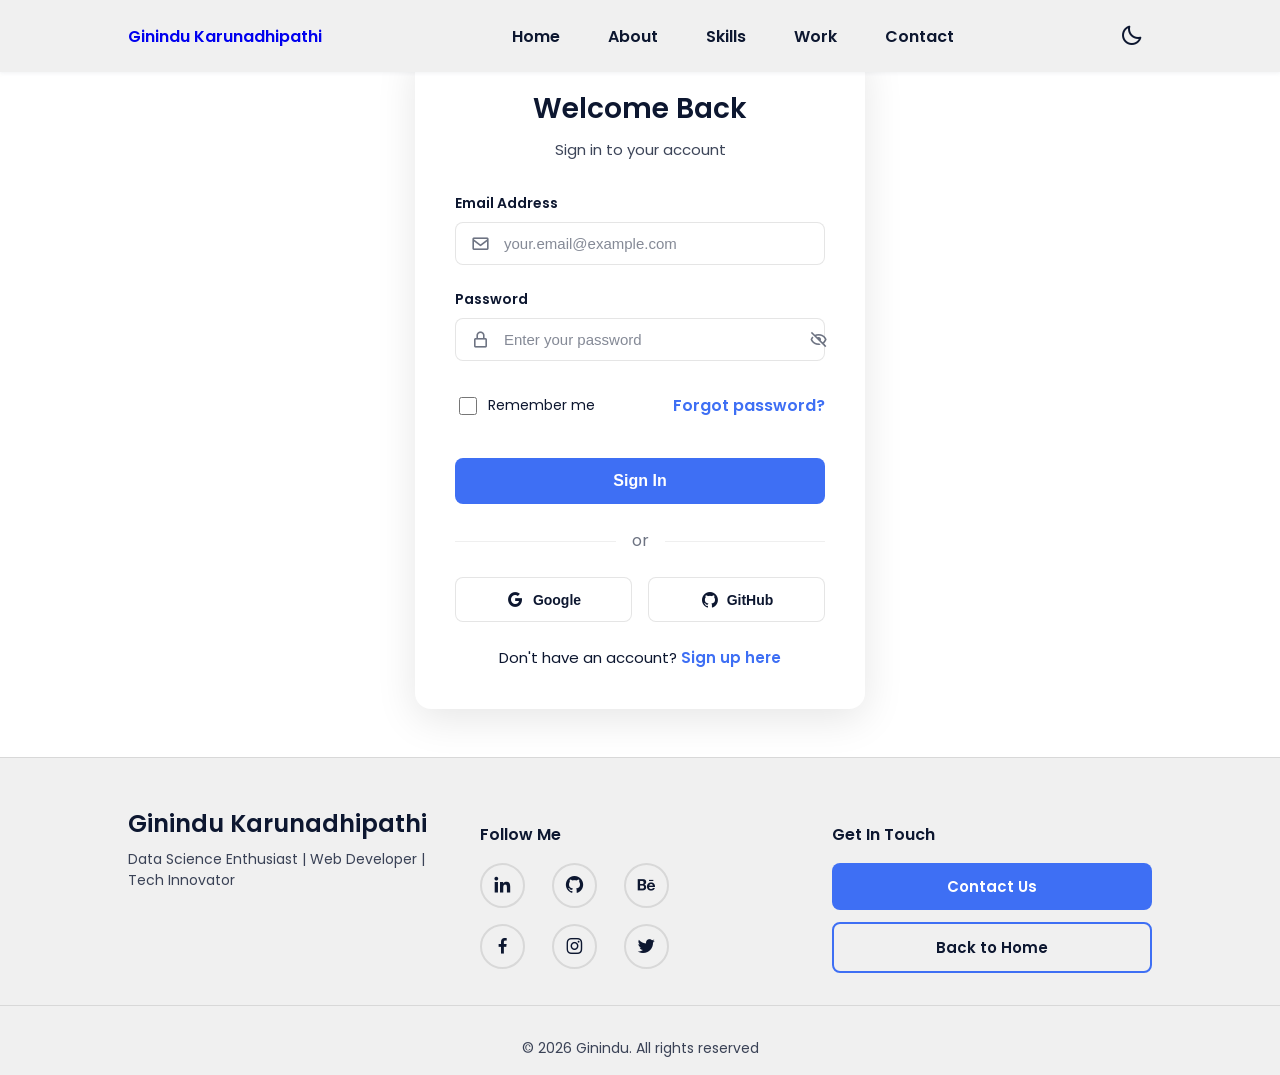
==== login.html @ 0c230a74 "Add auth pages, styles, and theme/search UI Add login and signup pages with corresponding auth CSS a" ====
<!DOCTYPE html>
<html lang="en">
    <head>
        <meta charset="UTF-8">
        <meta name="viewport" content="width=device-width, initial-scale=1.0">

        <link rel="stylesheet" href="assets/css/styles.css">
        <link rel="stylesheet" href="assets/css/auth.css">

        <!-- =====BOX ICONS===== -->
        <link href='https://cdn.jsdelivr.net/npm/boxicons@2.0.5/css/boxicons.min.css' rel='stylesheet'>

        <title>Login - Portfolio</title>
    </head>
    <body>
        <!--===== HEADER =====-->
        <header class="l-header">
            <nav class="nav bd-grid">
                <div class="nav__logo-container">
                    <a href="index.html" class="nav__logo">Ginindu Karunadhipathi</a>
                </div>

                <div class="nav__menu" id="nav-menu">
                    <ul class="nav__list">
                        <li class="nav__item"><a href="index.html#home" class="nav__link">Home</a></li>
                        <li class="nav__item"><a href="index.html#about" class="nav__link">About</a></li>
                        <li class="nav__item"><a href="index.html#skills" class="nav__link">Skills</a></li>
                        <li class="nav__item"><a href="index.html#work" class="nav__link">Work</a></li>
                        <li class="nav__item"><a href="index.html#contact" class="nav__link">Contact</a></li>
                    </ul>
                </div>

                <div class="nav__right">
                    <div class="nav__theme">
                        <button class="theme-toggle" id="theme-toggle" aria-label="Toggle theme">
                            <i class='bx bx-moon theme-icon' id="theme-icon"></i>
                        </button>
                    </div>
                </div>

                <div class="nav__toggle" id="nav-toggle">
                    <i class='bx bx-menu'></i>
                </div>
            </nav>
        </header>

        <main class="auth-main">
            <div class="auth__container">
                <div class="auth__card">
                    <div class="auth__header">
                        <h1 class="auth__title">Welcome Back</h1>
                        <p class="auth__subtitle">Sign in to your account</p>
                    </div>

                    <form class="auth__form" id="login-form">
                        <div class="form-group">
                            <label for="email" class="form__label">Email Address</label>
                            <div class="form__input-group">
                                <i class='bx bx-envelope form__icon'></i>
                                <input 
                                    type="email" 
                                    id="email" 
                                    class="form__input" 
                                    placeholder="your.email@example.com"
                                    required
                                >
                            </div>
                        </div>

                        <div class="form-group">
                            <label for="password" class="form__label">Password</label>
                            <div class="form__input-group">
                                <i class='bx bx-lock-alt form__icon'></i>
                                <input 
                                    type="password" 
                                    id="password" 
                                    class="form__input" 
                                    placeholder="Enter your password"
                                    required
                                >
                                <button type="button" class="password-toggle" id="password-toggle">
                                    <i class='bx bx-hide form__icon'></i>
                                </button>
                            </div>
                        </div>

                        <div class="form-group form-group--row">
                            <label class="form__checkbox">
                                <input type="checkbox" class="form__checkbox-input">
                                <span class="form__checkbox-label">Remember me</span>
                            </label>
                            <a href="#" class="form__link">Forgot password?</a>
                        </div>

                        <button type="submit" class="button auth__button">Sign In</button>
                    </form>

                    <div class="auth__divider">
                        <span>or</span>
                    </div>

                    <div class="auth__social">
                        <button type="button" class="social-button" title="Login with Google">
                            <i class='bx bxl-google'></i>
                            <span>Google</span>
                        </button>
                        <button type="button" class="social-button" title="Login with GitHub">
                            <i class='bx bxl-github'></i>
                            <span>GitHub</span>
                        </button>
                    </div>

                    <div class="auth__footer">
                        <p>Don't have an account? <a href="signup.html" class="form__link">Sign up here</a></p>
                    </div>
                </div>
            </div>
        </main>

        <!--===== FOOTER =====-->
        <footer class="footer">
            <div class="footer__container bd-grid">
                <div class="footer__content">
                    <p class="footer__title">Ginindu Karunadhipathi</p>
                    <p class="footer__subtitle">Data Science Enthusiast | Web Developer | Tech Innovator</p>
                </div>

                <div class="footer__social">
                    <h3 class="footer__section-title">Follow Me</h3>
                    <div class="footer__links">
                        <a href="https://www.linkedin.com/in/ginindu-karunadhipathi/" target="_blank" class="footer__icon" title="LinkedIn">
                            <i class='bx bxl-linkedin'></i>
                        </a>
                        <a href="https://github.com/Ginindu" target="_blank" class="footer__icon" title="GitHub">
                            <i class='bx bxl-github'></i>
                        </a>
                        <a href="https://www.behance.net/ginindukarunadhipathi" target="_blank" class="footer__icon" title="Behance">
                            <i class='bx bxl-behance'></i>
                        </a>
                        <a href="#" class="footer__icon" title="Facebook">
                            <i class='bx bxl-facebook'></i>
                        </a>
                        <a href="#" class="footer__icon" title="Instagram">
                            <i class='bx bxl-instagram'></i>
                        </a>
                        <a href="#" class="footer__icon" title="Twitter">
                            <i class='bx bxl-twitter'></i>
                        </a>
                    </div>
                </div>

                <div class="footer__actions">
                    <h3 class="footer__section-title">Get In Touch</h3>
                    <div class="footer__buttons">
                        <a href="index.html#contact" class="button footer__button footer__button--primary">Contact Us</a>
                        <a href="index.html" class="button footer__button footer__button--secondary">Back to Home</a>
                    </div>
                </div>
            </div>

            <div class="footer__bottom">
                <p class="footer__copy">&#169; 2026 Ginindu. All rights reserved</p>
            </div>
        </footer>

        <!--===== MAIN JS =====-->
        <script src="assets/js/main.js"></script>
        <script src="assets/js/auth.js"></script>
    </body>
</html>
---- assets/css/styles.css ----
/*===== GOOGLE FONTS =====*/
@import url("https://fonts.googleapis.com/css2?family=Poppins:wght@400;600;700&display=swap");
/*===== VARIABLES CSS =====*/
:root {
  --header-height: 3rem;
  --font-semi: 600;
  /*===== Colores =====*/
  /*Purple 260 - Red 355 - Blue 224 - Pink 340*/
  /* HSL color mode */
  --hue-color: 224;
  --first-color: hsl(var(--hue-color), 89%, 60%);
  --second-color: hsl(var(--hue-color), 56%, 12%);
  /*===== Theme Colors =====*/
  --bg-color: #ffffff;
  --text-color: hsl(var(--hue-color), 56%, 12%);
  --nav-bg: #f5f5f5;
  --section-bg: #ffffff;
  --header-footer-bg: #f0f0f0;
  --border-color: rgba(0, 0, 0, 0.1);
  /*===== Fuente y tipografia =====*/
  --body-font: "Poppins", sans-serif;
  --big-font-size: 2rem;
  --h2-font-size: 1.25rem;
  --normal-font-size: .938rem;
  --smaller-font-size: .75rem;
  /*===== Margenes =====*/
  --mb-2: 1rem;
  --mb-4: 2rem;
  --mb-5: 2.5rem;
  --mb-6: 3rem;
  /*===== z index =====*/
  --z-back: -10;
  --z-fixed: 100;
}

/*===== DARK THEME =====*/
[data-theme="dark"] {
  --bg-color: #1a1a1a;
  --text-color: #ffffff;
  --nav-bg: #0f0f0f;
  --section-bg: #2a2a2a;
  --header-footer-bg: #1a1a1a;
  --border-color: rgba(255, 255, 255, 0.1);
}

@media screen and (min-width: 968px) {
  :root {
    --big-font-size: 3.5rem;
    --h2-font-size: 2rem;
    --normal-font-size: 1rem;
    --smaller-font-size: .875rem;
  }
}

/*===== BASE =====*/
*, ::before, ::after {
  box-sizing: border-box;
}

html {
  scroll-behavior: smooth;
}

body {
  margin: var(--header-height) 0 0 0;
  font-family: var(--body-font);
  font-size: var(--normal-font-size);
  color: var(--text-color);
  background-color: var(--bg-color);
  transition: background-color 0.3s ease, color 0.3s ease;
}

h1, h2, p {
  margin: 0;
}

ul {
  margin: 0;
  padding: 0;
  list-style: none;
}

a {
  text-decoration: none;
}

img {
  max-width: 100%;
  height: auto;
  display: block;
}

/*===== CLASS CSS ===== */
.section-title {
  position: relative;
  font-size: var(--h2-font-size);
  color: var(--first-color);
  margin-top: var(--mb-2);
  margin-bottom: var(--mb-4);
  text-align: center;
}
.section-title::after {
  position: absolute;
  content: "";
  width: 64px;
  height: 0.18rem;
  left: 0;
  right: 0;
  margin: auto;
  top: 2rem;
  background-color: var(--first-color);
}

.section {
  padding-top: 3rem;
  padding-bottom: 2rem;
  background-color: var(--section-bg);
  transition: background-color 0.3s ease;
}

/*===== LAYOUT =====*/
.bd-grid {
  max-width: 1024px;
  display: grid;
  margin-left: var(--mb-2);
  margin-right: var(--mb-2);
}

.l-header {
  width: 100%;
  position: fixed;
  top: 0;
  left: 0;
  z-index: var(--z-fixed);
  background-color: var(--header-footer-bg);
  box-shadow: 0 1px 4px rgba(146, 161, 176, 0.15);
  transition: background-color 0.3s ease, box-shadow 0.3s ease;
}

/*===== NAV =====*/
.nav {
  height: var(--header-height);
  display: grid;
  grid-template-columns: auto 1fr auto auto;
  align-items: center;
  font-weight: var(--font-semi);
  gap: 1rem;
}
@media screen and (max-width: 767px) {
  .nav {
    grid-template-columns: auto 1fr auto;
  }
  .nav__menu {
    position: fixed;
    top: var(--header-height);
    right: -100%;
    width: 80%;
    height: 100%;
    padding: 2rem;
    background-color: var(--section-bg);
    transition: 0.5s;
  }
  .nav__right {
    display: none;
  }
}
.nav__item {
  margin-bottom: var(--mb-4);
}
.nav__link {
  position: relative;
  color: var(--text-color);
}
.nav__link:hover {
  position: relative;
}
.nav__link:hover::after {
  position: absolute;
  content: "";
  width: 100%;
  height: 0.18rem;
  left: 0;
  top: 2rem;
  background-color: var(--first-color);
}
.nav__logo-container {
  display: flex;
  align-items: center;
}

.nav__right {
  display: flex;
  align-items: center;
  gap: 1rem;
}
.nav__toggle {
  color: var(--text-color);
  font-size: 1.5rem;
  cursor: pointer;
}

/*===== SEARCH =====*/
.nav__search {
  display: flex;
  align-items: center;
  position: relative;
}

.search__input {
  padding: 0.5rem 2.5rem 0.5rem 0.75rem;
  border: 1px solid var(--border-color);
  border-radius: 0.5rem;
  background-color: var(--bg-color);
  color: var(--text-color);
  font-size: var(--normal-font-size);
  outline: none;
  width: 0;
  opacity: 0;
  transition: width 0.4s ease, opacity 0.4s ease, border-color 0.3s ease, background-color 0.3s ease, color 0.3s ease;
  pointer-events: none;
}

.search__input::placeholder {
  color: var(--text-color);
  opacity: 0.6;
}

.nav__search:hover .search__input,
.nav__search.active .search__input {
  width: 250px;
  opacity: 1;
  pointer-events: auto;
  background-color: var(--section-bg);
  border-color: var(--first-color);
}

.search__input:focus {
  box-shadow: 0 0 0 3px rgba(108, 92, 231, 0.2);
}

.search__icon {
  position: absolute;
  right: 0.5rem;
  color: var(--text-color);
  cursor: pointer;
  font-size: 1.2rem;
  transition: color 0.3s ease;
  padding: 0.5rem;
  z-index: 10;
}

.search__icon:hover {
  color: var(--first-color);
  transform: scale(1.1);
}

/*===== THEME TOGGLE =====*/
.nav__theme {
  margin-left: 1rem;
}

.theme-toggle {
  background: none;
  border: none;
  cursor: pointer;
  padding: 0.5rem;
  border-radius: 50%;
  transition: background-color 0.3s ease;
}

.theme-toggle:hover {
  background-color: rgba(0, 0, 0, 0.1);
}

[data-theme="dark"] .theme-toggle:hover {
  background-color: rgba(255, 255, 255, 0.1);
}

.theme-icon {
  font-size: 1.5rem;
  color: var(--text-color);
  transition: transform 0.3s ease;
}

.theme-toggle:hover .theme-icon {
  transform: scale(1.1);
}

/*===== AUTH NAVIGATION =====*/
.nav__auth {
  display: flex;
  align-items: center;
  gap: 1rem;
  margin-left: 1rem;
}

.nav__auth-link {
  padding: 0.5rem 1rem;
  border-radius: 0.5rem;
  text-decoration: none;
  font-weight: var(--font-semi);
  font-size: 0.938rem;
  transition: all 0.3s ease;
}

.nav__auth-login {
  color: var(--text-color);
  border: 1px solid var(--border-color);
}

.nav__auth-login:hover {
  border-color: var(--first-color);
  color: var(--first-color);
}

.nav__auth-signup {
  background-color: var(--first-color);
  color: #fff;
}

.nav__auth-signup:hover {
  transform: translateY(-2px);
  box-shadow: 0 5px 15px rgba(108, 92, 231, 0.4);
}

@media screen and (max-width: 767px) {
  .nav__auth {
    display: none;
  }
}

/*Active menu*/
.active-link::after {
  position: absolute;
  content: "";
  width: 100%;
  height: 0.18rem;
  left: 0;
  top: 2rem;
  background-color: var(--first-color);
}

/*=== Show menu ===*/
.show {
  right: 0;
}

/*===== HOME =====*/
.home {
  position: relative;
  row-gap: 5rem;
  padding: 4rem 0 5rem;
}
.home__data {
  align-self: center;
}
.home__title {
  font-size: var(--big-font-size);
  margin-bottom: var(--mb-5);
}
.home__title-color {
  color: var(--first-color);
}
.home__social {
  display: flex;
  flex-direction: column;
}
.home__social-icon {
  width: max-content;
  margin-bottom: var(--mb-2);
  font-size: 1.5rem;
  color: var(--second-color);
}
.home__social-icon:hover {
  color: var(--first-color);
}
.home__img {
  position: absolute;
  right: 0;      /* Keeps it on the right edge */
  bottom: 0;     /* Keeps it at the bottom of the home section */
  width: 260px;  /* Base width for mobile */
  display: flex;
  justify-content: flex-end; /* Ensures content inside is right-aligned */

}
.home__blob-img {
    width: 100%; /* Change from fixed 479px to 100% */
    height: auto;
    transform: translateY(10px) scale(1.05); /* Slightly adjusted for better centering */
    transform-origin: center;
}

.home__blob {
    width: 100%; /* Let the container .home__img control the size */
    height: auto;
    align-items: end;
}
    

.home__blob {
    width: 450px; /* Adjust this to change the overall size of the blob on the page */
    fill: var(--first-color); /* This ensures the background path stays blue */
}

/*BUTTONS*/
.button {
  display: inline-block;
  background-color: var(--first-color);
  color: #fff;
  padding: 0.75rem 2.5rem;
  font-weight: var(--font-semi);
  border-radius: 0.5rem;
  transition: 0.3s;
}
.button:hover {
  box-shadow: 0px 10px 36px rgba(0, 0, 0, 0.15);
}

/* ===== ABOUT =====*/
.about__container {
  row-gap: 2rem;
  text-align: center;
}
.about__subtitle {
  margin-bottom: var(--mb-2);
}
.about__img {
  justify-self: center;
}
.about__img img {
  width: 200px;
  border-radius: 0.5rem;
}

/* ===== SKILLS =====*/
.skills__container {
  row-gap: 2rem;
  text-align: center;
}
.skills__subtitle {
  margin-bottom: var(--mb-2);
}
.skills__text {
  margin-bottom: var(--mb-4);
}
.skills__data {
  display: flex;
  justify-content: space-between;
  align-items: center;
  position: relative;
  font-weight: var(--font-semi);
  padding: 0.5rem 1rem;
  margin-bottom: var(--mb-4);
  border-radius: 0.5rem;
  box-shadow: 0px 4px 25px rgba(14, 36, 49, 0.15);
}
.skills__icon {
  font-size: 2rem;
  margin-right: var(--mb-2);
  color: var(--first-color);
}
.skills__names {
  display: flex;
  align-items: center;
}
.skills__bar {
  position: absolute;
  left: 0;
  bottom: 0;
  background-color: var(--first-color);
  height: 0.25rem;
  border-radius: 0.5rem;
  z-index: var(--z-back);
}
.skills__html {
  width: 95%;
}
.skills__css {
  width: 85%;
}
.skills__js {
  width: 65%;
}
.skills__ux {
  width: 85%;
}
.skills__img {
  border-radius: 0.5rem;
}

/* ===== WORK =====*/
.work__container {
  row-gap: 2rem;
}
.work__img {
  box-shadow: 0px 4px 25px rgba(14, 36, 49, 0.15);
  border-radius: 0.5rem;
  overflow: hidden;
}
.work__img img {
  transition: 1s;
}
.work__img img:hover {
  transform: scale(1.1);
}

/* ===== CONTACT =====*/
.contact__input {
  width: 100%;
  font-size: var(--normal-font-size);
  font-weight: var(--font-semi);
  padding: 1rem;
  border-radius: 0.5rem;
  border: 1.5px solid var(--border-color);
  outline: none;
  margin-bottom: var(--mb-4);
  background-color: var(--bg-color);
  color: var(--text-color);
  transition: border-color 0.3s ease, background-color 0.3s ease, color 0.3s ease;
}
.contact__button {
  display: block;
  border: none;
  outline: none;
  font-size: var(--normal-font-size);
  cursor: pointer;
  margin-left: auto;
}

/* ===== FOOTER =====*/
.footer {
  background-color: var(--header-footer-bg);
  color: var(--text-color);
  border-top: 1px solid var(--border-color);
  transition: background-color 0.3s ease, color 0.3s ease, border-color 0.3s ease;
  padding: 3rem 0 1rem;
}

.footer__container {
  display: grid;
  grid-template-columns: repeat(auto-fit, minmax(250px, 1fr));
  gap: 2rem;
  margin-bottom: 2rem;
}

.footer__content {
  text-align: left;
}

.footer__title {
  font-size: 1.5rem;
  font-weight: var(--font-semi);
  margin-bottom: 0.5rem;
  color: var(--text-color);
}

.footer__subtitle {
  font-size: 0.875rem;
  color: var(--text-color);
  opacity: 0.8;
  line-height: 1.5;
}

.footer__section-title {
  font-size: 1rem;
  font-weight: var(--font-semi);
  margin-bottom: 1rem;
  color: var(--text-color);
}

.footer__social {
  text-align: left;
}

.footer__links {
  display: grid;
  grid-template-columns: repeat(3, 1fr);
  gap: 1rem;
  max-width: 200px;
}

.footer__icon {
  display: inline-flex;
  align-items: center;
  justify-content: center;
  width: 45px;
  height: 45px;
  border: 2px solid var(--border-color);
  border-radius: 50%;
  color: var(--text-color);
  font-size: 1.3rem;
  text-decoration: none;
  transition: all 0.3s ease;
}

.footer__icon:hover {
  border-color: var(--first-color);
  color: var(--first-color);
  transform: translateY(-5px);
  box-shadow: 0 5px 15px rgba(108, 92, 231, 0.3);
}

.footer__actions {
  text-align: left;
}

.footer__buttons {
  display: flex;
  flex-direction: column;
  gap: 0.75rem;
}

.footer__button {
  display: inline-block;
  padding: 0.75rem 1.5rem;
  border-radius: 0.5rem;
  text-align: center;
  text-decoration: none;
  font-weight: var(--font-semi);
  font-size: 0.938rem;
  transition: all 0.3s ease;
  border: none;
  cursor: pointer;
}

.footer__button--primary {
  background-color: var(--first-color);
  color: #fff;
}

.footer__button--primary:hover {
  transform: translateY(-3px);
  box-shadow: 0 8px 20px rgba(108, 92, 231, 0.4);
}

.footer__button--secondary {
  background-color: transparent;
  color: var(--text-color);
  border: 2px solid var(--first-color);
}

.footer__button--secondary:hover {
  background-color: var(--first-color);
  color: #fff;
  transform: translateY(-3px);
  box-shadow: 0 8px 20px rgba(108, 92, 231, 0.4);
}

.footer__bottom {
  text-align: center;
  padding-top: 2rem;
  border-top: 1px solid var(--border-color);
}

.footer__copy {
  font-size: var(--smaller-font-size);
  color: var(--text-color);
  opacity: 0.8;
}

/* ===== FOOTER RESPONSIVE ===== */
@media screen and (max-width: 767px) {
  .footer__container {
    grid-template-columns: 1fr;
    gap: 1.5rem;
    text-align: center;
  }

  .footer__content,
  .footer__social,
  .footer__actions {
    text-align: center;
  }

  .footer__links {
    justify-content: center;
    display: grid;
    grid-template-columns: repeat(3, 1fr);
    gap: 1rem;
    max-width: 200px;
    margin: 0 auto;
  }

  .footer__buttons {
    flex-direction: row;
    justify-content: center;
    gap: 0.5rem;
  }

  .footer__button {
    padding: 0.65rem 1.25rem;
    font-size: 0.875rem;
  }

  .footer {
    padding: 2rem 0 0.75rem;
  }

  .footer__bottom {
    padding-top: 1.5rem;
  }
}

@media screen and (max-width: 480px) {
  .footer__container {
    grid-template-columns: 1fr;
  }

  .footer__title {
    font-size: 1.25rem;
  }

  .footer__section-title {
    font-size: 0.938rem;
  }

  .footer__links {
    gap: 0.75rem;
    display: grid;
    grid-template-columns: repeat(3, 1fr);
    max-width: 160px;
    margin: 0 auto;
  }

  .footer__icon {
    width: 40px;
    height: 40px;
    font-size: 1.1rem;
    border-width: 1.5px;
  }

  .footer__buttons {
    flex-direction: column;
    gap: 0.5rem;
  }

  .footer__button {
    width: 100%;
    padding: 0.6rem 1rem;
  }
}

/* ===== MEDIA QUERIES=====*/
@media screen and (max-width: 320px) {
  .home {
    row-gap: 2rem;
  }
  .home__img {
    width: 200px;
  }
}
@media screen and (min-width: 576px) {
  .home {
    padding: 4rem 0 2rem;
  }
  .home__social {
    padding-top: 0;
    padding-bottom: 2.5rem;
    flex-direction: row;
    align-self: flex-end;
  }
  .home__social-icon {
    margin-bottom: 0;
    margin-right: var(--mb-4);
  }
  .home__img {
    width: 300px;
    bottom: 25%;
  }
  .about__container {
    grid-template-columns: repeat(2, 1fr);
    align-items: center;
    text-align: initial;
  }
  .skills__container {
    grid-template-columns: 0.7fr;
    justify-content: center;
    column-gap: 1rem;
  }
  .work__container {
    grid-template-columns: repeat(2, 1fr);
    column-gap: 2rem;
    padding-top: 2rem;
  }
  .contact__form {
    width: 360px;
    padding-top: 2rem;
  }
  .contact__container {
    justify-items: center;
  }
}
@media screen and (min-width: 768px) {
  body {
    margin: 0;
  }
  .section {
    padding-top: 4rem;
    padding-bottom: 3rem;
  }
  .section-title {
    margin-bottom: var(--mb-6);
  }
  .section-title::after {
    width: 80px;
    top: 3rem;
  }
  .nav {
    height: calc(var(--header-height) + 1.5rem);
    grid-template-columns: auto 1fr auto;
  }
  .nav__list {
    display: flex;
    padding-top: 0;
    justify-content: center;
  }
  .nav__item {
    margin-left: var(--mb-6);
    margin-bottom: 0;
  }
  .nav__toggle {
    display: none;
  }
  .nav__link {
    color: var(--text-color);
  }
  .home {
    padding: 8rem 0 2rem;
  }
  .home__img {
    width: 400px;
    bottom: 10%;
  }
  .about__container {
    padding-top: 2rem;
  }
  .about__img img {
    width: 300px;
  }
  .skills__container {
    grid-template-columns: repeat(2, 1fr);
    column-gap: 2rem;
    align-items: center;
    text-align: initial;
  }
  .work__container {
    grid-template-columns: repeat(3, 1fr);
    column-gap: 2rem;
  }
}
@media screen and (min-width: 992px) {
  .bd-grid {
    margin-left: auto;
    margin-right: auto;
  }
  .home {
    padding: 10rem 0 2rem;
  }
  .home__img {
    width: 450px;
  }
}
---- assets/css/auth.css ----
/*===== AUTH PAGES STYLING =====*/

.auth-main {
    min-height: calc(100vh - var(--header-height) - 200px);
    display: flex;
    align-items: center;
    justify-content: center;
    padding: 3rem 1rem;
    background: linear-gradient(135deg, var(--bg-color) 0%, var(--section-bg) 100%);
}

.auth__container {
    width: 100%;
    max-width: 450px;
}

.auth__card {
    background-color: var(--section-bg);
    padding: 2.5rem;
    border-radius: 1rem;
    box-shadow: 0 10px 40px rgba(0, 0, 0, 0.1);
    transition: background-color 0.3s ease, box-shadow 0.3s ease;
}

[data-theme="dark"] .auth__card {
    box-shadow: 0 10px 40px rgba(0, 0, 0, 0.3);
}

.auth__header {
    text-align: center;
    margin-bottom: 2rem;
}

.auth__title {
    font-size: 1.75rem;
    color: var(--text-color);
    margin-bottom: 0.5rem;
    font-weight: var(--font-semi);
}

.auth__subtitle {
    font-size: 0.938rem;
    color: var(--text-color);
    opacity: 0.8;
}

/* ===== FORM STYLES ===== */
.auth__form {
    display: flex;
    flex-direction: column;
    gap: 1.5rem;
}

.form-group {
    display: flex;
    flex-direction: column;
    gap: 0.5rem;
}

.form-group--row {
    flex-direction: row;
    justify-content: space-between;
    align-items: center;
    margin-top: 0.5rem;
}

.form__label {
    font-size: 0.875rem;
    font-weight: var(--font-semi);
    color: var(--text-color);
}

.form__input-group {
    position: relative;
    display: flex;
    align-items: center;
}

.form__icon {
    position: absolute;
    left: 1rem;
    color: var(--text-color);
    opacity: 0.6;
    font-size: 1.2rem;
    pointer-events: none;
}

.form__input {
    width: 100%;
    padding: 0.75rem 2.5rem 0.75rem 3rem;
    border: 1px solid var(--border-color);
    border-radius: 0.5rem;
    background-color: var(--bg-color);
    color: var(--text-color);
    font-size: 0.938rem;
    outline: none;
    transition: border-color 0.3s ease, background-color 0.3s ease, box-shadow 0.3s ease;
}

.form__input::placeholder {
    color: var(--text-color);
    opacity: 0.5;
}

.form__input:focus {
    border-color: var(--first-color);
    background-color: var(--section-bg);
    box-shadow: 0 0 0 3px rgba(108, 92, 231, 0.1);
}

.password-toggle {
    position: absolute;
    right: 1rem;
    background: none;
    border: none;
    color: var(--text-color);
    cursor: pointer;
    font-size: 1.2rem;
    padding: 0.5rem;
    display: flex;
    align-items: center;
    justify-content: center;
    transition: color 0.3s ease;
}

.password-toggle:hover {
    color: var(--first-color);
}

/* ===== PASSWORD STRENGTH ===== */
.password-strength {
    height: 4px;
    background-color: var(--border-color);
    border-radius: 2px;
    overflow: hidden;
    margin-top: 0.5rem;
}

.password-strength__meter {
    height: 100%;
    background-color: #e74c3c;
    width: 0%;
    transition: width 0.3s ease, background-color 0.3s ease;
}

.password-strength__meter.weak {
    width: 33%;
    background-color: #e74c3c;
}

.password-strength__meter.fair {
    width: 66%;
    background-color: #f39c12;
}

.password-strength__meter.good {
    width: 100%;
    background-color: #27ae60;
}

.password-strength__text {
    font-size: 0.75rem;
    color: #e74c3c;
    margin-top: 0.25rem;
    opacity: 0;
    transition: opacity 0.3s ease, color 0.3s ease;
}

.password-strength__text.show {
    opacity: 1;
}

.password-strength__text.fair {
    color: #f39c12;
}

.password-strength__text.good {
    color: #27ae60;
}

/* ===== CHECKBOX STYLES ===== */
.form__checkbox {
    display: flex;
    align-items: center;
    gap: 0.5rem;
    cursor: pointer;
    user-select: none;
    font-size: 0.875rem;
}

.form__checkbox-input {
    width: 18px;
    height: 18px;
    cursor: pointer;
    accent-color: var(--first-color);
}

.form__checkbox-label {
    color: var(--text-color);
}

.form__link {
    color: var(--first-color);
    text-decoration: none;
    font-weight: var(--font-semi);
    transition: opacity 0.3s ease;
}

.form__link:hover {
    opacity: 0.8;
    text-decoration: underline;
}

/* ===== AUTH BUTTON ===== */
.auth__button {
    width: 100%;
    padding: 0.875rem;
    margin-top: 1rem;
    font-size: 1rem;
    font-weight: var(--font-semi);
    border: none;
    border-radius: 0.5rem;
    cursor: pointer;
    transition: transform 0.3s ease, box-shadow 0.3s ease;
}

.auth__button:hover {
    transform: translateY(-2px);
    box-shadow: 0 10px 25px rgba(108, 92, 231, 0.4);
}

.auth__button:active {
    transform: translateY(0);
}

/* ===== DIVIDER ===== */
.auth__divider {
    position: relative;
    text-align: center;
    margin: 1.5rem 0;
    color: var(--text-color);
    opacity: 0.6;
}

.auth__divider::before {
    content: '';
    position: absolute;
    top: 50%;
    left: 0;
    width: 100%;
    height: 1px;
    background-color: var(--border-color);
}

.auth__divider span {
    position: relative;
    background-color: var(--section-bg);
    padding: 0 1rem;
}

/* ===== SOCIAL BUTTONS ===== */
.auth__social {
    display: grid;
    grid-template-columns: repeat(2, 1fr);
    gap: 1rem;
}

.social-button {
    display: flex;
    align-items: center;
    justify-content: center;
    gap: 0.5rem;
    padding: 0.75rem;
    border: 1px solid var(--border-color);
    border-radius: 0.5rem;
    background-color: var(--bg-color);
    color: var(--text-color);
    cursor: pointer;
    font-size: 0.875rem;
    font-weight: var(--font-semi);
    transition: all 0.3s ease;
}

.social-button:hover {
    border-color: var(--first-color);
    background-color: var(--section-bg);
    transform: translateY(-2px);
}

.social-button i {
    font-size: 1.2rem;
}

/* ===== AUTH FOOTER ===== */
.auth__footer {
    text-align: center;
    margin-top: 1.5rem;
    font-size: 0.938rem;
    color: var(--text-color);
}

.auth__footer a {
    color: var(--first-color);
    text-decoration: none;
    font-weight: var(--font-semi);
}

.auth__footer a:hover {
    text-decoration: underline;
}

/* ===== RESPONSIVE ===== */
@media screen and (max-width: 576px) {
    .auth__card {
        padding: 2rem;
        border-radius: 0.75rem;
    }

    .auth__title {
        font-size: 1.5rem;
    }

    .auth__subtitle {
        font-size: 0.875rem;
    }

    .auth-main {
        min-height: calc(100vh - var(--header-height) - 150px);
        padding: 2rem 1rem;
    }

    .auth__container {
        max-width: 100%;
    }

    .form__input {
        padding: 0.65rem 2rem 0.65rem 2.5rem;
        font-size: 0.875rem;
    }

    .auth__social {
        grid-template-columns: 1fr;
    }
}

@media screen and (max-width: 380px) {
    .auth__card {
        padding: 1.5rem;
    }

    .auth__title {
        font-size: 1.25rem;
    }

    .form-group--row {
        flex-direction: column;
        align-items: flex-start;
        gap: 0.75rem;
    }
}
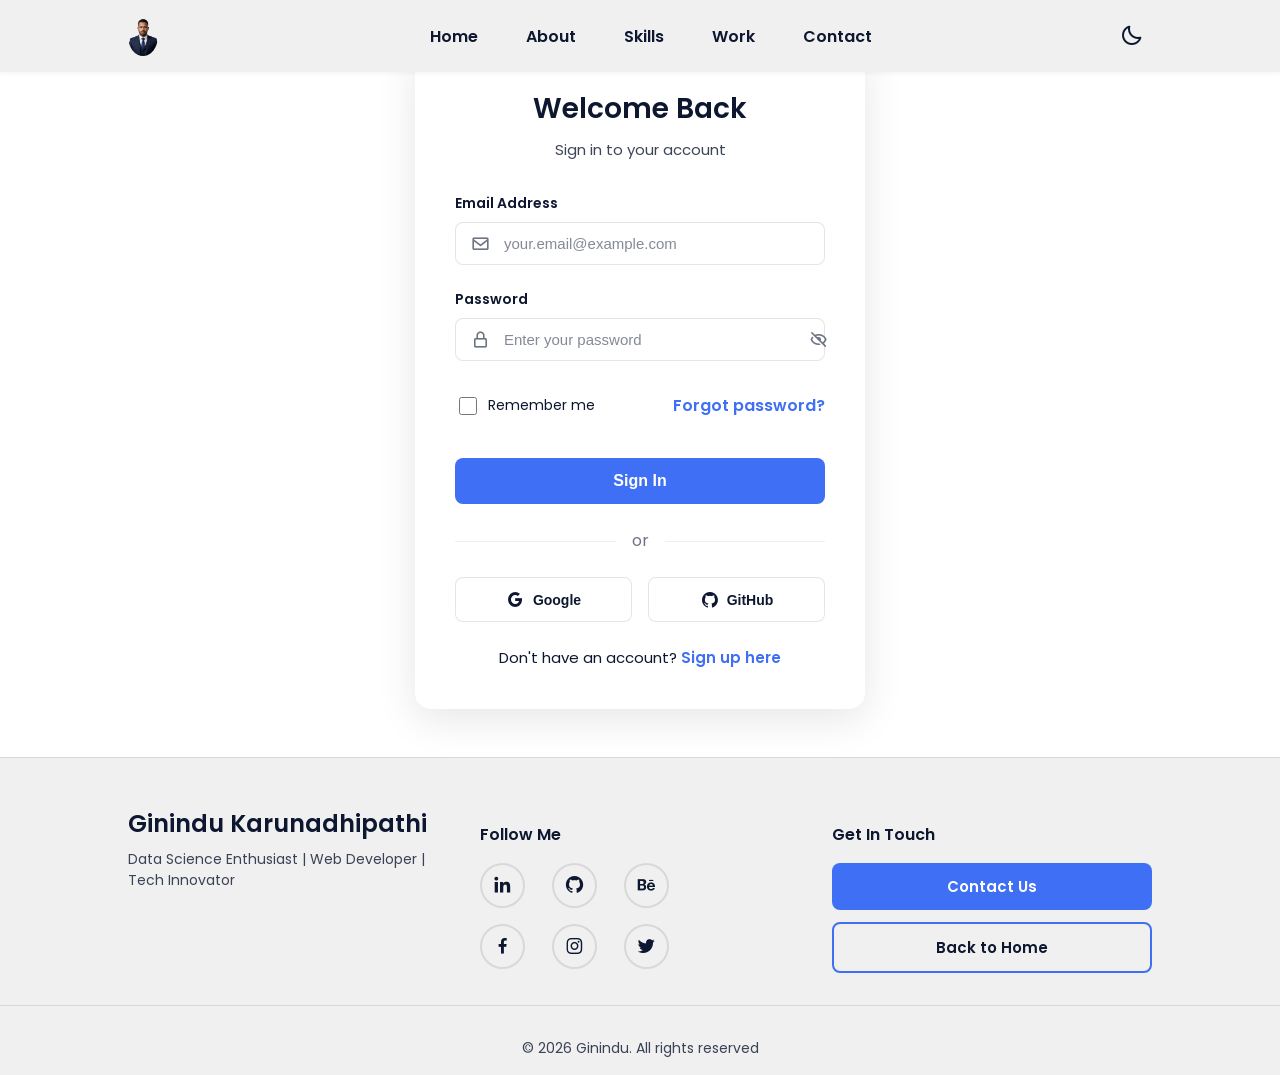
==== commit 79877803: "Add profile logo image and styles Replace textual nav links with a clickable profile image across in" ====
--- a/login.html
+++ b/login.html
@@ -17,7 +17,9 @@
         <header class="l-header">
             <nav class="nav bd-grid">
                 <div class="nav__logo-container">
-                    <a href="index.html" class="nav__logo">Ginindu Karunadhipathi</a>
+                    <a href="index.html" class="nav__logo">
+                        <img src="assets/img/perfil.png" alt="Ginindu Logo" class="nav__logo-img">
+                    </a>
                 </div>
 
                 <div class="nav__menu" id="nav-menu">
--- a/assets/css/styles.css
+++ b/assets/css/styles.css
@@ -43,6 +43,18 @@
   --border-color: rgba(255, 255, 255, 0.1);
 }
 
+[data-theme="dark"] .home__social-icon {
+  color: var(--text-color);
+}
+
+[data-theme="dark"] .footer__icon {
+  border-color: rgba(255, 255, 255, 0.2);
+}
+
+[data-theme="dark"] .tech-logo {
+  filter: brightness(1.2);
+}
+
 @media screen and (min-width: 968px) {
   :root {
     --big-font-size: 3.5rem;
@@ -188,6 +200,22 @@
   align-items: center;
 }
 
+.nav__logo {
+  display: flex;
+  align-items: center;
+}
+
+.nav__logo-img {
+  height: 2.5rem;
+  width: auto;
+  border-radius: 50%;
+  transition: transform 0.3s ease;
+}
+
+.nav__logo:hover .nav__logo-img {
+  transform: scale(1.1);
+}
+
 .nav__right {
   display: flex;
   align-items: center;
@@ -369,7 +397,7 @@
   width: max-content;
   margin-bottom: var(--mb-2);
   font-size: 1.5rem;
-  color: var(--second-color);
+  color: var(--text-color);
 }
 .home__social-icon:hover {
   color: var(--first-color);
@@ -432,6 +460,48 @@
   border-radius: 0.5rem;
 }
 
+.about__highlights {
+  margin-top: var(--mb-4);
+  display: grid;
+  grid-template-columns: 1fr;
+  gap: 1rem;
+}
+
+.highlight-item {
+  background: linear-gradient(135deg, var(--first-color), hsl(var(--hue-color), 89%, 70%));
+  padding: 1.5rem;
+  border-radius: 0.75rem;
+  color: white;
+  text-align: center;
+  box-shadow: 0 4px 15px rgba(108, 92, 231, 0.2);
+  transition: transform 0.3s ease, box-shadow 0.3s ease;
+}
+
+.highlight-item:hover {
+  transform: translateY(-5px);
+  box-shadow: 0 6px 20px rgba(108, 92, 231, 0.3);
+}
+
+.highlight-title {
+  margin: 0 0 0.5rem 0;
+  font-size: 1rem;
+  font-weight: 600;
+  letter-spacing: 0.5px;
+}
+
+.highlight-text {
+  margin: 0.25rem 0;
+  font-size: 0.938rem;
+  font-weight: 600;
+}
+
+.highlight-institution {
+  margin: 0.5rem 0 0 0;
+  font-size: 0.875rem;
+  opacity: 0.95;
+  font-weight: 500;
+}
+
 /* ===== SKILLS =====*/
 .skills__container {
   row-gap: 2rem;
@@ -486,6 +556,55 @@
 }
 .skills__img {
   border-radius: 0.5rem;
+}
+
+/* ===== TECH STACK =====*/
+.tech-stack__container {
+  display: grid;
+  grid-template-columns: repeat(auto-fit, minmax(120px, 1fr));
+  gap: 2rem;
+  justify-items: center;
+}
+
+.tech-item {
+  display: flex;
+  flex-direction: column;
+  align-items: center;
+  text-align: center;
+  padding: 1rem;
+  border-radius: 0.5rem;
+  background-color: var(--bg-color);
+  border: 1px solid var(--border-color);
+  transition: transform 0.3s ease, box-shadow 0.3s ease, background-color 0.3s ease, border-color 0.3s ease;
+}
+
+.tech-item:hover {
+  transform: translateY(-5px);
+  box-shadow: 0 5px 15px rgba(108, 92, 231, 0.2);
+  background-color: var(--section-bg);
+}
+
+.tech-logo {
+  width: 60px;
+  height: 60px;
+  margin-bottom: 0.5rem;
+  filter: grayscale(0%);
+  transition: filter 0.3s ease;
+}
+
+.tech-item:hover .tech-logo {
+  filter: grayscale(0%) brightness(1.1);
+}
+
+.tech-name {
+  font-size: var(--smaller-font-size);
+  font-weight: var(--font-semi);
+  color: var(--text-color);
+  transition: color 0.3s ease;
+}
+
+.tech-item:hover .tech-name {
+  color: var(--first-color);
 }
 
 /* ===== WORK =====*/
@@ -837,6 +956,10 @@
   .about__img img {
     width: 300px;
   }
+  .about__highlights {
+    grid-template-columns: repeat(2, 1fr);
+    gap: 1.5rem;
+  }
   .skills__container {
     grid-template-columns: repeat(2, 1fr);
     column-gap: 2rem;
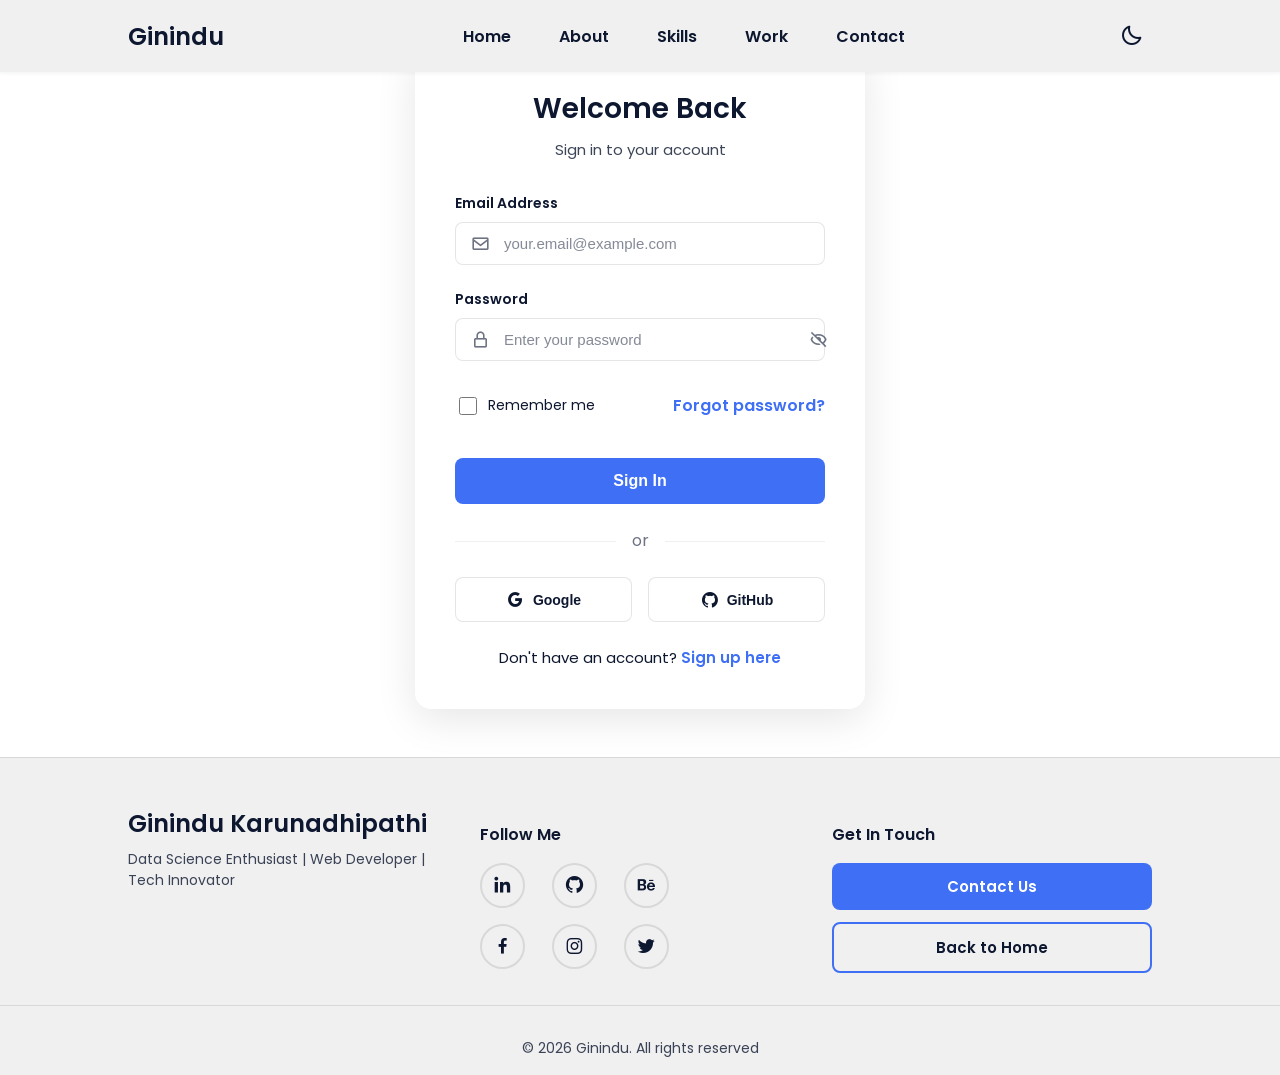
==== commit e6d1d997: "Use text logo, update icon, add mobile styles Replace the profile image logo with a text-based link " ====
--- a/login.html
+++ b/login.html
@@ -17,9 +17,7 @@
         <header class="l-header">
             <nav class="nav bd-grid">
                 <div class="nav__logo-container">
-                    <a href="index.html" class="nav__logo">
-                        <img src="assets/img/perfil.png" alt="Ginindu Logo" class="nav__logo-img">
-                    </a>
+                    <a href="index.html" class="nav__logo">Ginindu</a>
                 </div>
 
                 <div class="nav__menu" id="nav-menu">
--- a/assets/css/styles.css
+++ b/assets/css/styles.css
@@ -55,6 +55,10 @@
   filter: brightness(1.2);
 }
 
+[data-theme="dark"] .tech-item {
+  border-color: rgba(255, 255, 255, 0.2);
+}
+
 @media screen and (min-width: 968px) {
   :root {
     --big-font-size: 3.5rem;
@@ -201,19 +205,15 @@
 }
 
 .nav__logo {
-  display: flex;
-  align-items: center;
-}
-
-.nav__logo-img {
-  height: 2.5rem;
-  width: auto;
-  border-radius: 50%;
-  transition: transform 0.3s ease;
-}
-
-.nav__logo:hover .nav__logo-img {
-  transform: scale(1.1);
+  font-size: 1.5rem;
+  font-weight: var(--font-semi);
+  color: var(--text-color);
+  text-decoration: none;
+  transition: color 0.3s ease;
+}
+
+.nav__logo:hover {
+  color: var(--first-color);
 }
 
 .nav__right {
@@ -561,33 +561,37 @@
 /* ===== TECH STACK =====*/
 .tech-stack__container {
   display: grid;
-  grid-template-columns: repeat(auto-fit, minmax(120px, 1fr));
-  gap: 2rem;
+  grid-template-columns: repeat(7, 1fr);
+  gap: 1rem;
   justify-items: center;
+  max-width: 600px;
+  margin: 0 auto;
 }
 
 .tech-item {
   display: flex;
-  flex-direction: column;
   align-items: center;
-  text-align: center;
-  padding: 1rem;
-  border-radius: 0.5rem;
-  background-color: var(--bg-color);
-  border: 1px solid var(--border-color);
-  transition: transform 0.3s ease, box-shadow 0.3s ease, background-color 0.3s ease, border-color 0.3s ease;
+  justify-content: center;
+  width: 50px;
+  height: 50px;
+  border: 2px solid var(--border-color);
+  border-radius: 50%;
+  color: var(--text-color);
+  font-size: 1.3rem;
+  text-decoration: none;
+  transition: all 0.3s ease;
 }
 
 .tech-item:hover {
+  border-color: var(--first-color);
+  color: var(--first-color);
   transform: translateY(-5px);
-  box-shadow: 0 5px 15px rgba(108, 92, 231, 0.2);
-  background-color: var(--section-bg);
+  box-shadow: 0 5px 15px rgba(108, 92, 231, 0.3);
 }
 
 .tech-logo {
-  width: 60px;
-  height: 60px;
-  margin-bottom: 0.5rem;
+  width: 30px;
+  height: 30px;
   filter: grayscale(0%);
   transition: filter 0.3s ease;
 }
@@ -597,14 +601,7 @@
 }
 
 .tech-name {
-  font-size: var(--smaller-font-size);
-  font-weight: var(--font-semi);
-  color: var(--text-color);
-  transition: color 0.3s ease;
-}
-
-.tech-item:hover .tech-name {
-  color: var(--first-color);
+  display: none; /* Hide the name to make it like footer icons */
 }
 
 /* ===== WORK =====*/
@@ -859,6 +856,40 @@
   }
 }
 
+@media screen and (max-width: 768px) {
+  .tech-stack__container {
+    grid-template-columns: repeat(4, 1fr);
+    gap: 0.75rem;
+  }
+
+  .tech-item {
+    width: 45px;
+    height: 45px;
+  }
+
+  .tech-logo {
+    width: 25px;
+    height: 25px;
+  }
+}
+
+@media screen and (max-width: 480px) {
+  .tech-stack__container {
+    grid-template-columns: repeat(3, 1fr);
+    gap: 0.5rem;
+  }
+
+  .tech-item {
+    width: 40px;
+    height: 40px;
+  }
+
+  .tech-logo {
+    width: 20px;
+    height: 20px;
+  }
+}
+
 /* ===== MEDIA QUERIES=====*/
 @media screen and (max-width: 320px) {
   .home {
